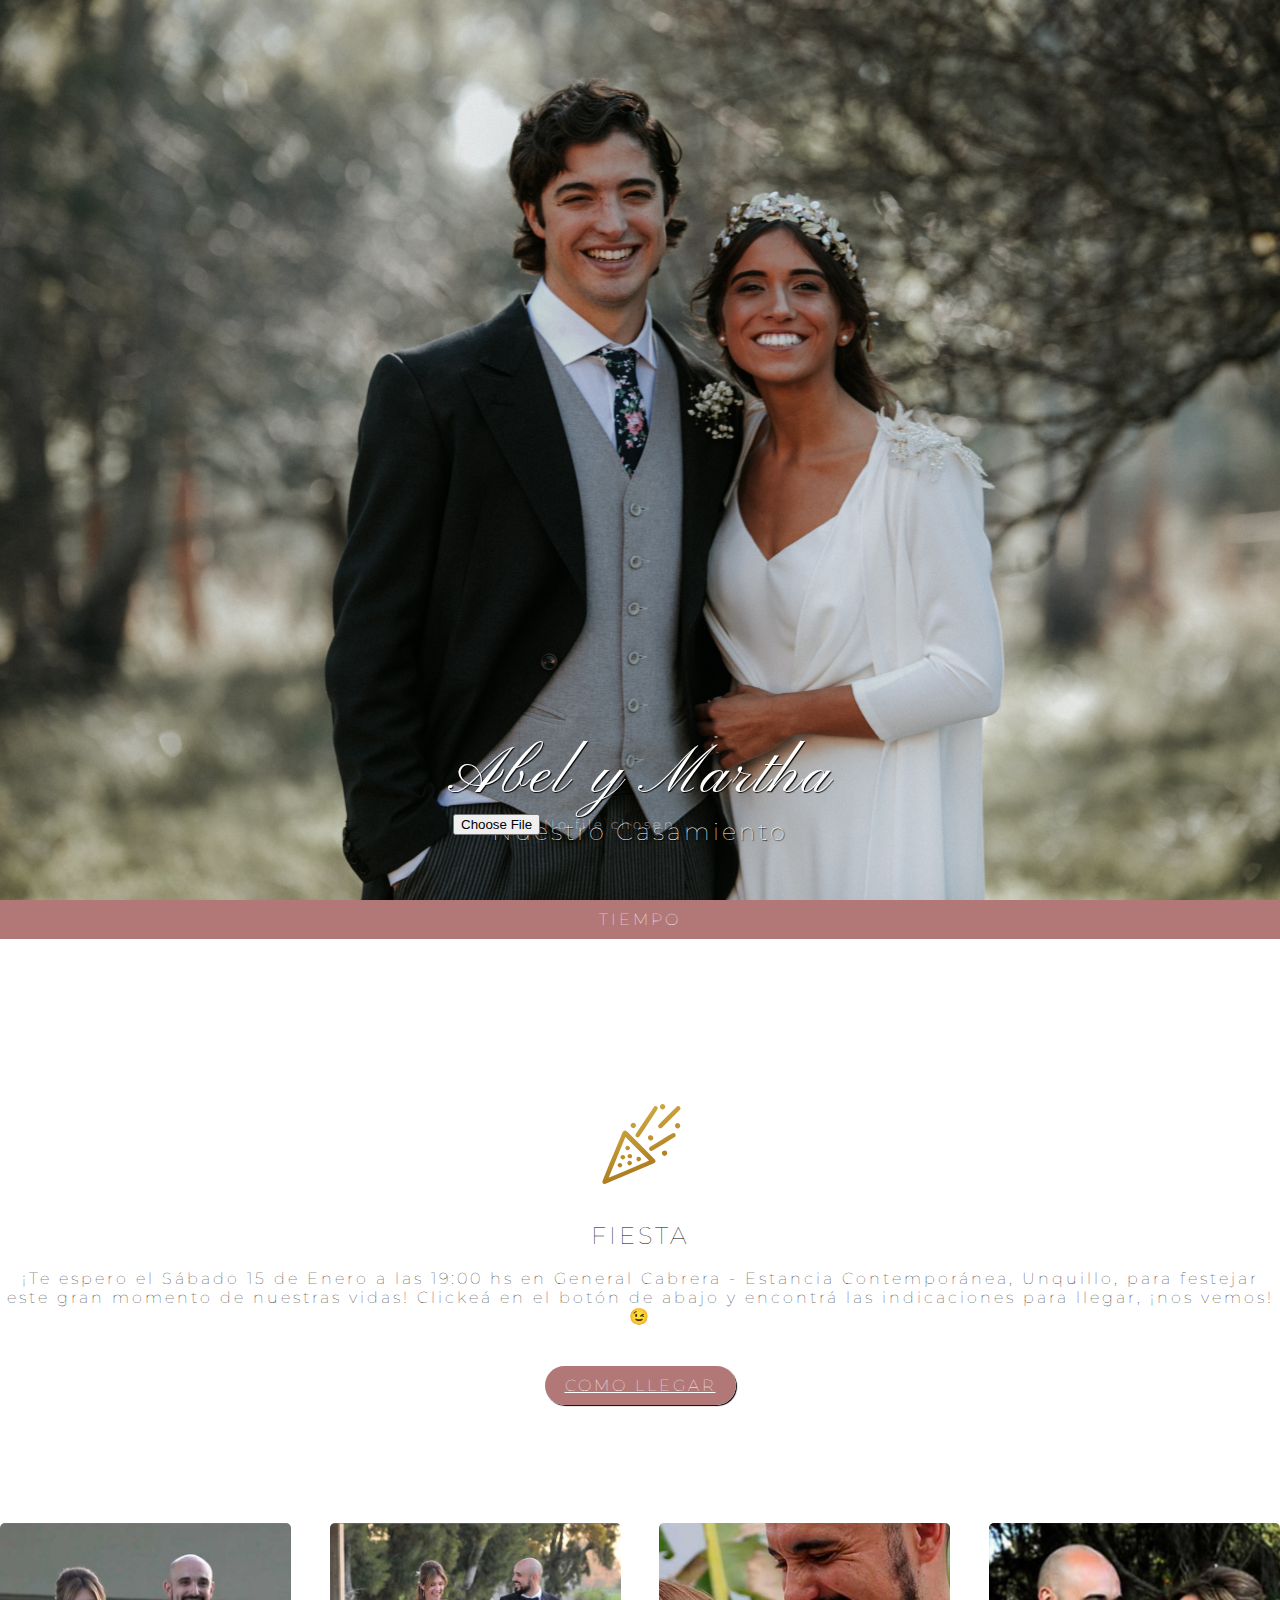
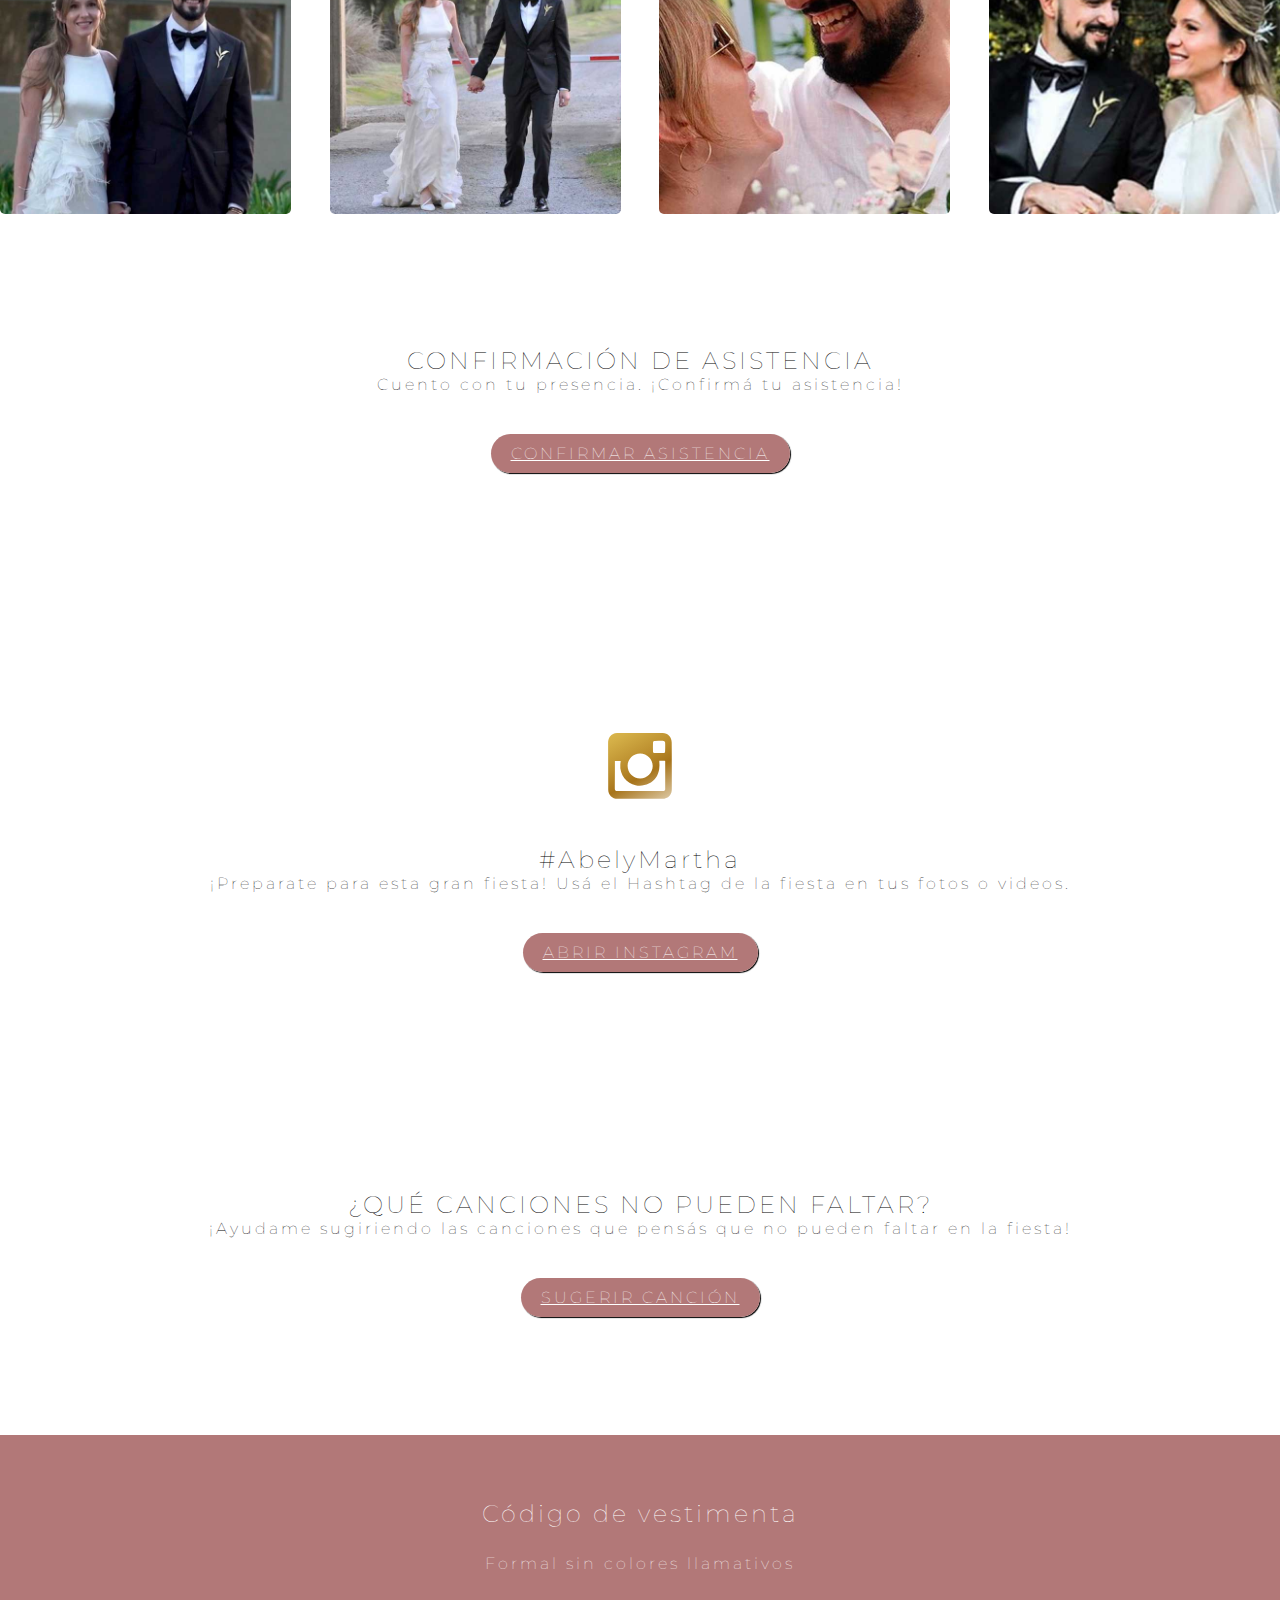
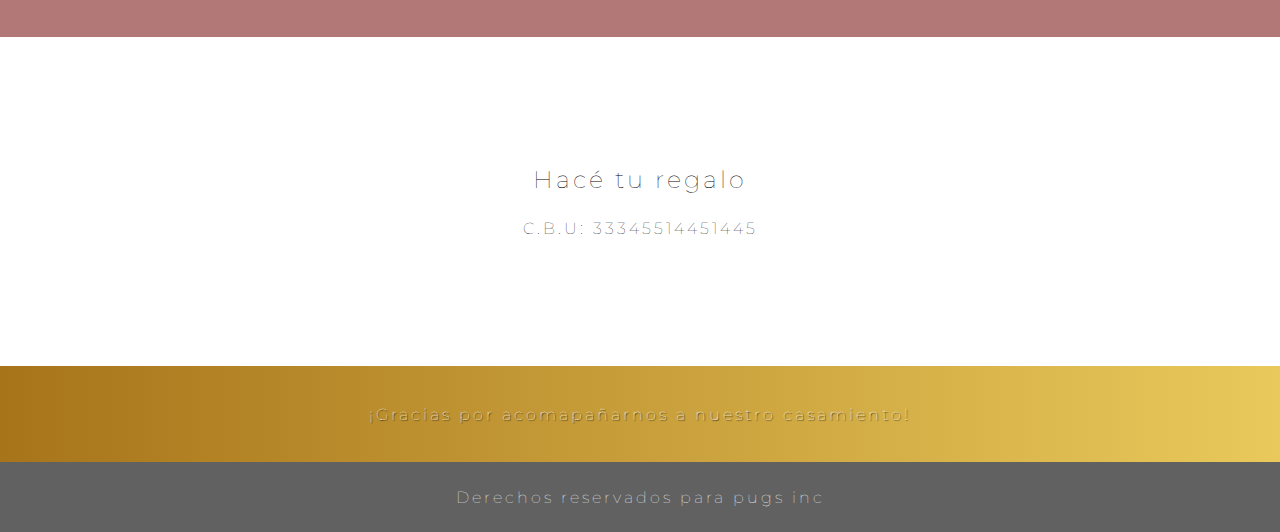
==== trabajos/abel/abel.html @ 1520248c "primer" ====
<!DOCTYPE html>
<html lang="es">
<head>
    <meta charset="UTF-8">
    <meta http-equiv="X-UA-Compatible" content="IE=edge">
    <meta name="viewport" content="width=device-width, user-scalable=no">
    <link rel="stylesheet" href="estilos6.css">
    <link rel="stylesheet" href="https://cdn.jsdelivr.net/npm/bootstrap@4.6.1/dist/css/bootstrap.min.css" integrity="sha384-zCbKRCUGaJDkqS1kPbPd7TveP5iyJE0EjAuZQTgFLD2ylzuqKfdKlfG/eSrtxUkn" crossorigin="anonymous">
    <link rel="stylesheet" href="https://use.fontawesome.com/releases/v5.8.1/css/all.css" integrity="sha384-50oBUHEmvpQ+1lW4y57PTFmhCaXp0ML5d60M1M7uH2+nqUivzIebhndOJK28anvf" crossorigin="anonymous">
    <title>Invitación</title>
</head>
<body>
    <div class="grid">
        <!-- TITULAR -->
        <header>
            <div>
                <h1>Abel y Martha</h1>
                <h2>Nuestro Casamiento</h2>
                <div>
                    <input type="file" accept="image/*" name="image" id="cargarImagen" onchange="loadFile(event)">
                </div>
                <i class="fas fa-chevron-down"></i>
            </div>
        </header>
        <!-- COLOCAR TIEMPO CON CUENTA REGRESIVA -->
        <section id="tiempo">
            <h3>TIEMPO</h3>
            <p id="demo"></p>
        </section>
        <!-- COLOCAR LUGAR Y MENSAJE DE DONDE VA A SER LA FIESTA O CEREMONIA -->
        <section id="fiesta" class="container">
            <img src="imagenes/icono-fiesta.svg" alt="fiesta" width="150px">
            <h2>FIESTA</h2>
            <br>
            <p id="mensaje">¡Te espero el Sábado 15 de Enero a las 19:00 hs en General Cabrera - Estancia Contemporánea, Unquillo, para festejar este gran momento de nuestras vidas! Clickeá en el botón de abajo y encontrá las indicaciones para llegar, ¡nos vemos!😉</p>
            <a href="https://www.google.com.ar/maps/place/Gral.+Cabrera,+C%C3%B3rdoba/@-32.8080875,-63.8864226,14z/data=!3m1!4b1!4m5!3m4!1s0x95cdc38558a81b7f:0x6fec17486bb50aee!8m2!3d-32.8109998!4d-63.8707607" target="blanck" class="botones">Como llegar</a>
        </section>
        <!-- COLOCAR FOTOS PARA LA GALERIA -->
        <section id="galeria">
            <div class="grid2 medio container">
                <div class="foto foto1">
                    <img src="imagenes/1.jpg" alt="">
                </div>
                <div class="foto foto2">
                    <img src="imagenes/2.jpg" alt="">
                </div>
                <div class="foto foto3">
                    <img src="imagenes/3.jpg" alt="">
                </div>
                <div class="foto foto4">
                    <img src="imagenes/4.jpg" alt="">
                </div>
            </div>
        </section>
        <!-- COLOCAR DOCUMENTO GOOGLE DOCS PARA LA CONFIRMACION DE LA ASISTENCIA -->
        <section id="confirmacion">
            <h2>CONFIRMACIÓN DE ASISTENCIA</h2>
            <p>Cuento con tu presencia. ¡Confirmá tu asistencia!</p>
            <a href="https://docs.google.com/forms/d/e/1FAIpQLSc0m-lnDDqickeBAXECVBALCFNk5qaYNl2hENX8xNLYuotpCQ/viewform?embedded=true" class="botones" target="blanck">Confirmar Asistencia</a>
        </section>
        <!-- COLOCAR CUENTA DE INSTAGRAM MEDIANTE # PARA QUE PUEDAN SUBIR LAS FOTOS Y EL LINK PARA VERLAS -->
        <section id="instagram">
            <div>
                <img src="imagenes/instagram.svg" alt="" width="150px">
                <h2>#AbelyMartha</h2>
                <p>¡Preparate para esta gran fiesta! Usá el Hashtag de la fiesta en tus fotos o videos.</p>
                <a href="" class="botones">Abrir Instagram</a>
            </div>
        </section>
        <!-- COLOCAR GOOGLE DOCS PARA QUE DIGAN QUE CANCIONES TIENE QUE TENER LA FIESTA -->
        <section id="canciones">
            <h2>¿QUÉ CANCIONES NO PUEDEN FALTAR?</h2>
            <p>¡Ayudame sugiriendo las canciones que pensás que no pueden faltar en la fiesta!</p>
            <a href="https://docs.google.com/forms/d/e/1FAIpQLSedxQ_jyhz7dnG8cIvIWwThKH4c6IIbafaLLwngyLwAV2k02w/viewform?embedded=true" class="botones"target="blanck">Sugerir Canción</a>
        </section>
        <!-- COLOCAR EL CODIGO DE VESTIMENTA -->
        <section id="codigo">
            <h2>Código de vestimenta</h2>
            <i class="fas fa-user-tie"></i>
            <p>Formal sin colores llamativos</p>
        </section>
        <!-- COLOCAR EL CBU PARA LOS REGALOS -->
        <section id="regalo">
            <h2>Hacé tu regalo</h2>
            <i class="fas fa-gift"></i>
            <p>C.B.U: 33345514451445</p>
        </section>
        <!-- COLOCAR AGRADECIMIENTOS -->
        <section id="gracias">
            <h4>¡Gracias por acomapañarnos a nuestro casamiento!</h4>
        </section>
        <section id="modificar">
            <!-- <input type="file" accept="image/*" name="image" id="cargarImagen" onchange="loadFile(event)"> -->
        </section>
        <footer>
            Derechos reservados para pugs inc
        </footer>
    </div>












    <script>
        // Set the date we're counting down to
        var countDownDate = new Date("Jan 15, 2022 12:13:25").getTime();
        
        // Update the count down every 1 second
        var x = setInterval(function() {
        
          // Get today's date and time
          var now = new Date().getTime();
        
          // Find the distance between now and the count down date
          var distance = countDownDate - now;
        
          // Time calculations for days, hours, minutes and seconds
          var days = Math.floor(distance / (1000 * 60 * 60 * 24));
          var hours = Math.floor((distance % (1000 * 60 * 60 * 24)) / (1000 * 60 * 60));
          var minutes = Math.floor((distance % (1000 * 60 * 60)) / (1000 * 60));
          var seconds = Math.floor((distance % (1000 * 60)) / 1000);
        
          // Display the result in the element with id="demo"
          document.getElementById("demo").innerHTML = days + "d " + hours + "h "
          + minutes + "m " + seconds + "s ";
        
          // If the count down is finished, write some text
          if (distance < 0) {
            clearInterval(x);
            document.getElementById("demo").innerHTML = "¡Evento Finalizado!";
          }
        }, 1000);
        </script>
    <script src="https://cdn.jsdelivr.net/npm/jquery@3.5.1/dist/jquery.slim.min.js" integrity="sha384-DfXdz2htPH0lsSSs5nCTpuj/zy4C+OGpamoFVy38MVBnE+IbbVYUew+OrCXaRkfj" crossorigin="anonymous"></script>
    <script src="https://cdn.jsdelivr.net/npm/bootstrap@4.6.1/dist/js/bootstrap.bundle.min.js" integrity="sha384-fQybjgWLrvvRgtW6bFlB7jaZrFsaBXjsOMm/tB9LTS58ONXgqbR9W8oWht/amnpF" crossorigin="anonymous"></script>
    <script src="script.js"></script>
</body>
</html>
---- trabajos/abel/estilos6.css ----
/* @import url('https://fonts.googleapis.com/css2?family=Poppins&display=swap'); */
@import url('https://fonts.googleapis.com/css2?family=Montserrat:wght@200;300;400&display=swap');
@import url('https://fonts.googleapis.com/css2?family=Montserrat:wght@200;300;400&family=Pinyon+Script&display=swap');
*{
    margin: 0;
    padding: 0;
    box-sizing: border-box;
    text-align: center;
    letter-spacing: 3px;
    /* font-family: 'Poppins', sans-serif; */
    font-family: 'Montserrat', sans-serif;
    font-weight: lighter;
    
}

/* Etiquetas */
h3{
    font-family: 'Montserrat', sans-serif;
    font-size: calc(1em+1vw);
}
h2{
    font-size: calc(2em+2vw);
}

/* clases en general */
.grid{
    display: grid;
}
.grid2{
    display: grid;
    grid-template-areas:    "foto1 foto2"
                            "foto3 foto4";
    grid-row-gap: 3%;
    grid-column-gap: 3%;
}
.row{
    padding-right: 0;
}
.botones{
    background: #b27878;
    padding: 10px 20px 10px 20px;
    color: white;
    border-radius: 24px;
    box-shadow: 1px 1px 1px black;
    font-size: calc(1rem+1wv);
    transition: all 1s;
    font-weight: lighter;
    text-transform: uppercase;
}
.botones:hover{
    text-decoration: none;
    color: #b27878;
    background: white;
    transform:scale(1.2,1.2);
    border: 0.2px solid #b27878;
}
.foto img{
    border-radius: 5px;
    width: 100%;
    margin: auto;
}

.foto{
    width: 100%;
    transition: all 1s;
    z-index: 0;

}
.foto1{
    grid-area: foto1;
    justify-self: right;
}
.foto2{
    grid-area: foto2;
    justify-self: left;
}
.foto3{
    grid-area: foto3;
    justify-self: right;
}
.foto4{
    grid-area: foto4;
    justify-self: left;
}
.foto:hover{
    transform: scale(1.4,1.4);
    z-index: 1;
}
.medio{
    justify-content: center;
}


/* Seccion header */
header{
    background: url(imagenes/casamiento4.jpg) no-repeat center center fixed;
-webkit-background-size: cover;
-moz-background-size: cover;
-o-background-size: cover;
background-size: cover;
    height: 100vh;
}
header div{
    position: absolute;
    left: 50%;
    bottom: 0%;
    transform: translate(-50%, -50%);
    margin: 0 auto;
    color: white;
    text-shadow: 1px 1px 1px black;
}
header div h1{
    font-size: 4rem;
    text-shadow: 1px 1px 1px black;
    /* font-family: 'Montserrat', sans-serif; */
    font-family: 'Pinyon Script', cursive;
}

header div i{
    font-size: 2rem;
    animation-name: flecha;
    animation-duration: 2s;
    animation-iteration-count: infinite;
}
@keyframes flecha{
    0%{
        transform: translateY(0);
        opacity: 0;
    }
    20%{
        opacity: 1;
    }
    80%{
        opacity: 1;
    }
    100%{
        opacity: 0;
        transform: translateY(80px);
    }
}


/* Seccion Tiempo */
#tiempo{
    grid-template-columns: 1fr;
    background: #b27878;
    color: white;
    letter-spacing: 3px;
    padding:10px 0 10px 0;
}
#tiempo h3{
    font-size: 1rem;
}
#tiempo p{
    letter-spacing: 3px;
    font-size: 1.5rem;
    font-weight: lighter;
}

/* Seccion Fiesta */
#fiesta{
    grid-template-columns: 1fr;
    margin-top: 25%;
}
#fiesta p{
    margin-bottom: 50px;
}

/* Seccion Galeria */
#galeria{
    grid-template-columns: 1fr;
    margin-top: 25%;
}
/* Seccion Confirmacion */
#confirmacion{
    grid-template-columns: 1fr;
    margin-top: 25%;
}
#confirmacion p{
    margin-bottom: 50px;
}

/* Seccion Instagram */
#instagram{
    grid-template-columns: 1fr;
    margin-top: 25%;
    background: url(imagenes/fondo.jpg);
    background-attachment: fixed;
    background-repeat: no-repeat;
    background-size: cover;
    
}
#instagram div{
    padding: 100px 0 100px 0;
}
#instagram p{
    margin-bottom: 50px;
}

/* Seccion Cancion */
#canciones{
    grid-template-columns: 1fr;
    margin-top: 25%;
}
#canciones p{
    margin-bottom: 50px;
}
/* Seccion codigo */
#codigo{
    grid-template-columns: 1fr;
    margin: 10% 0 0 0;
    background:#81e0ac;
    background: #b27878;
    padding: 5% 0 5% 0;
    color: white;
}
#codigo h2{
    margin-bottom: 2%;
}
#codigo i{
    font-size: 50px;
    margin-bottom: 2%;
}

/* Seccion regalo */
#regalo{
    grid-template-columns: 1fr;
    margin: 10% 0 10% 0;
}
#regalo h2{
    margin-bottom: 2%;
}
#regalo i{
    font-size: 50px;
    margin-bottom: 2%;
}
/* Seccion Gracias */
#gracias{
    grid-template-columns: 1fr;
    background-image: linear-gradient(to right, #a7741a, #e9c95b);
    padding: 3% 0 3% 0;
    color: white;
    text-shadow: 1px 1px 1px black;
}
#gracias h4{
    font-size: 1rem!important;
}

/* Footer */
footer{
    background: #616161;
    color: white;
    padding: 2% 0;
}
@media (min-width:480px){
    .foto{
        justify-self: center;
    }
    .grid2{
        grid-template-areas: "foto1 foto2 foto3 foto4";

    }
    

}


@media (min-width:720px){
    #fiesta,#instagram,#galeria,#confirmacion,#canciones{
        margin-top: 10%;
    }
    #gracias{
        margin-top: 0;
    }
}
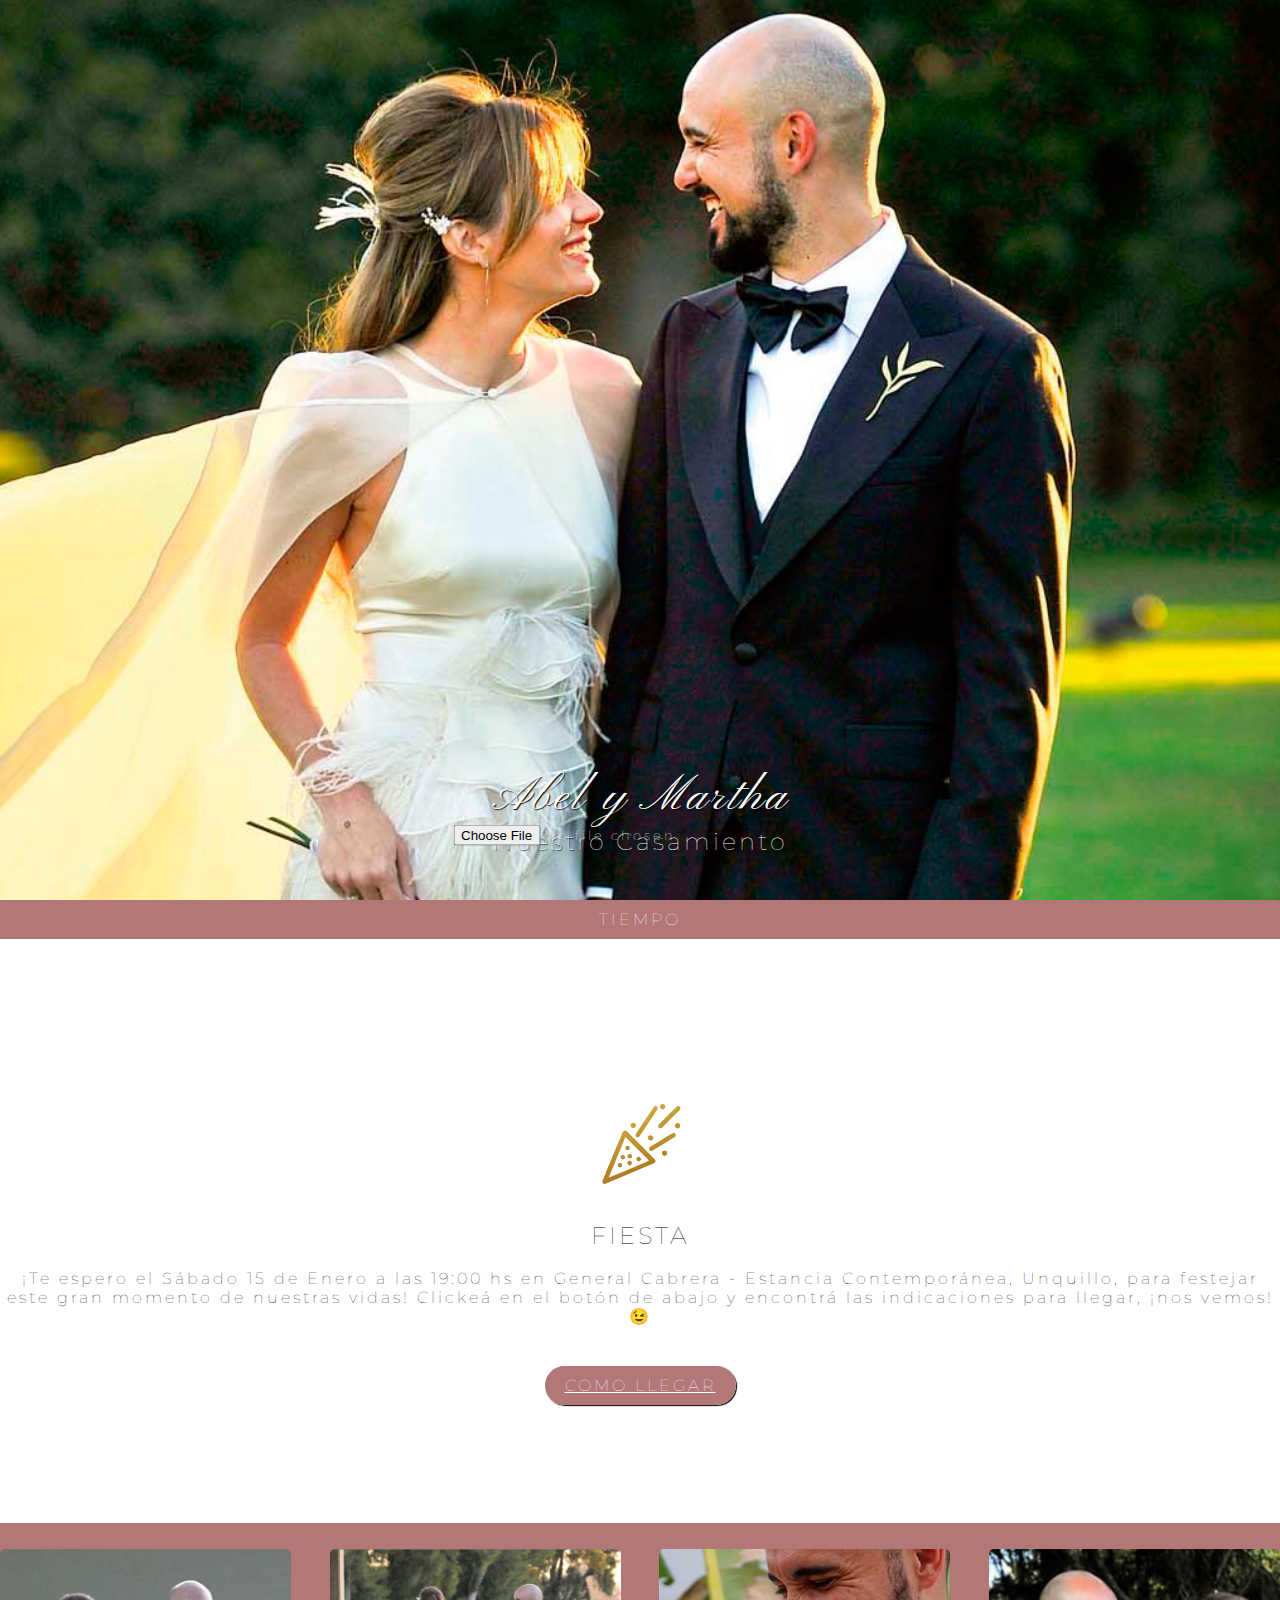
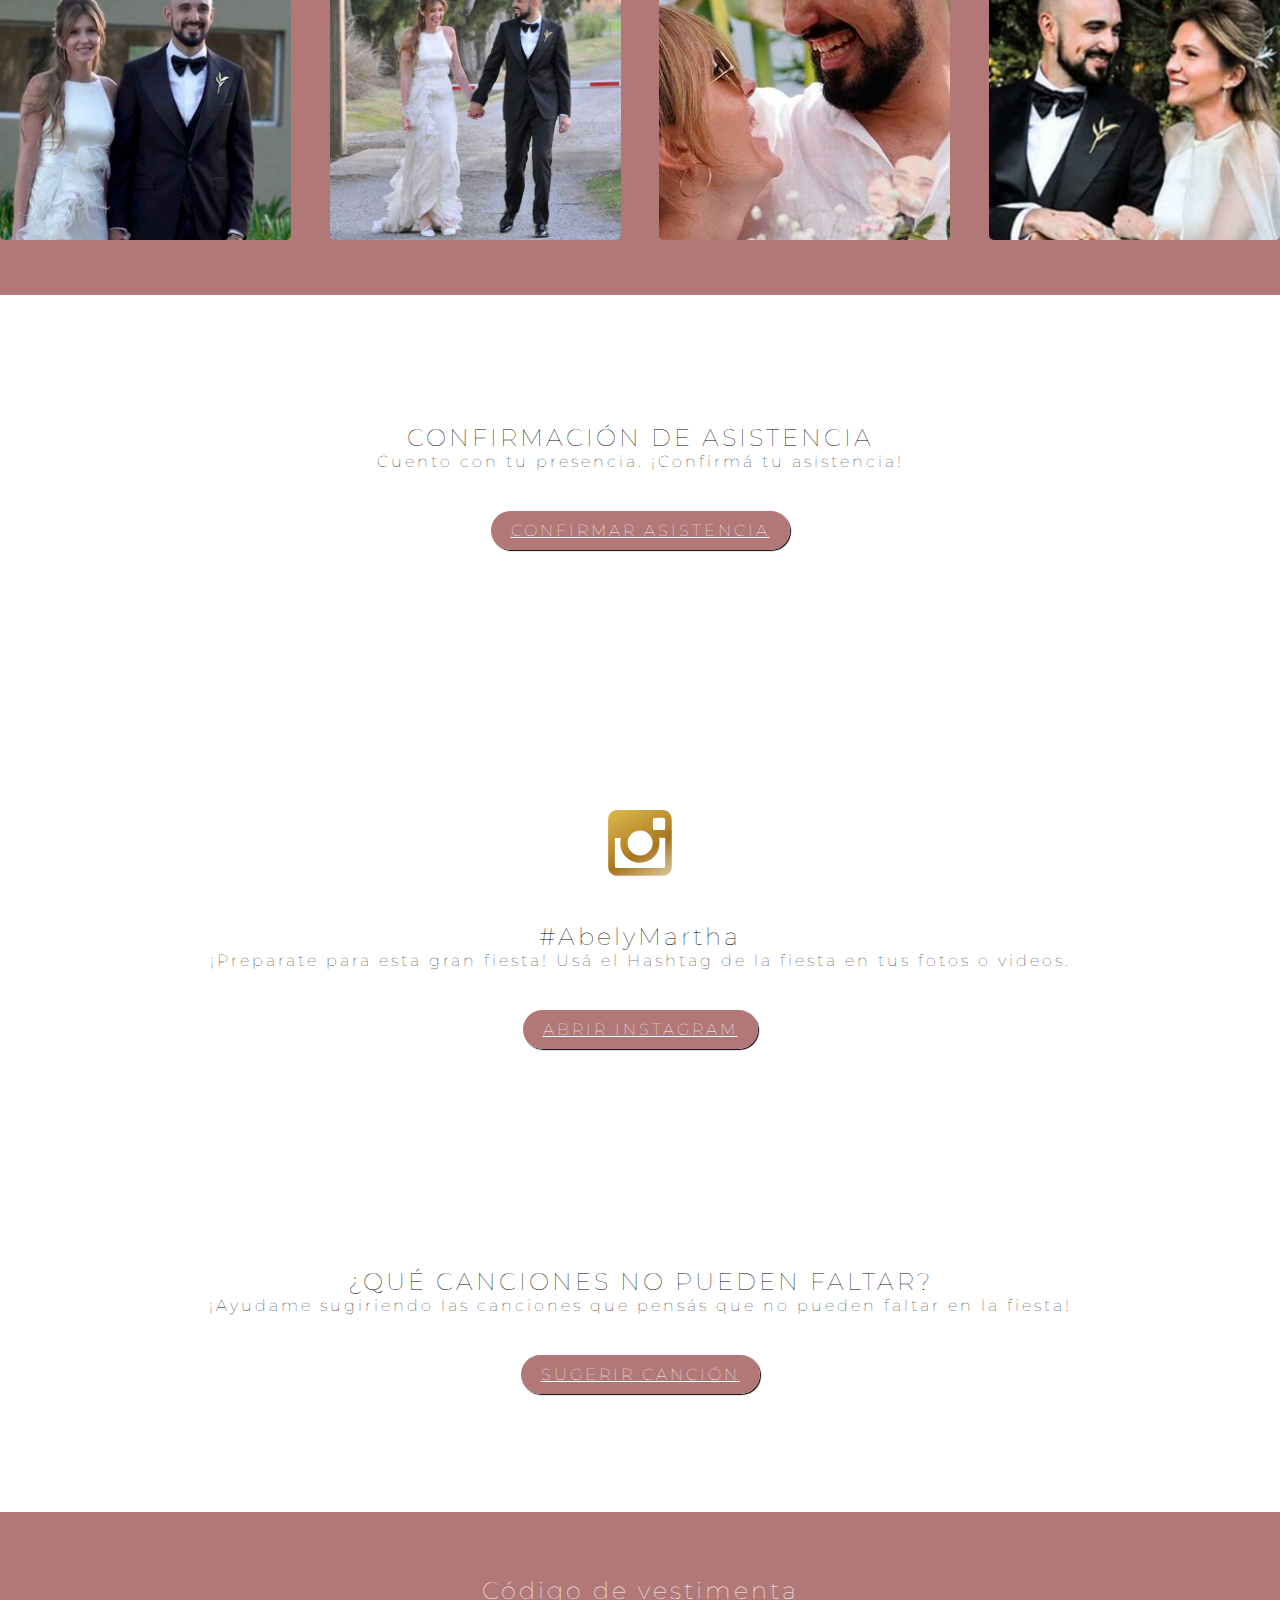
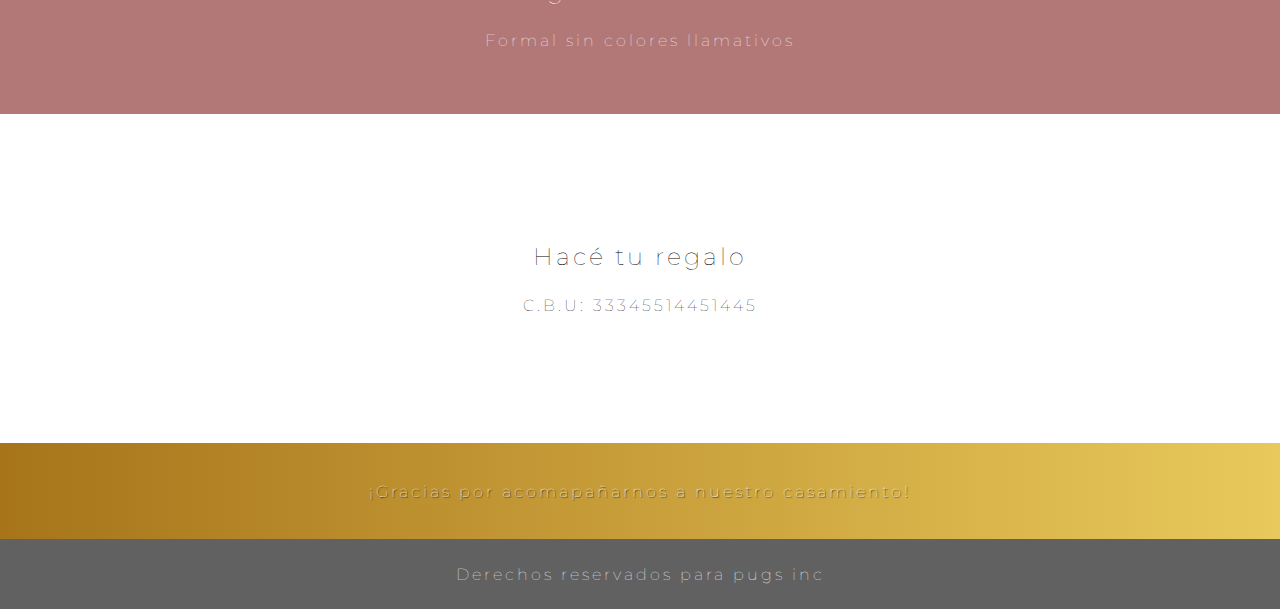
==== commit 9bd81db6: "nueva actualizacion abel" ====
--- a/trabajos/abel/abel.html
+++ b/trabajos/abel/abel.html
@@ -52,6 +52,8 @@
                 </div>
             </div>
         </section>
+
+        <!---->
         <!-- COLOCAR DOCUMENTO GOOGLE DOCS PARA LA CONFIRMACION DE LA ASISTENCIA -->
         <section id="confirmacion">
             <h2>CONFIRMACIÓN DE ASISTENCIA</h2>
--- a/trabajos/abel/estilos6.css
+++ b/trabajos/abel/estilos6.css
@@ -93,7 +93,7 @@
 
 /* Seccion header */
 header{
-    background: url(imagenes/casamiento4.jpg) no-repeat center center fixed;
+    background: url(imagenes/abelFoto.png) no-repeat center center fixed;
 -webkit-background-size: cover;
 -moz-background-size: cover;
 -o-background-size: cover;
@@ -110,7 +110,7 @@
     text-shadow: 1px 1px 1px black;
 }
 header div h1{
-    font-size: 4rem;
+    font-size: 3rem;
     text-shadow: 1px 1px 1px black;
     /* font-family: 'Montserrat', sans-serif; */
     font-family: 'Pinyon Script', cursive;
@@ -170,6 +170,8 @@
 #galeria{
     grid-template-columns: 1fr;
     margin-top: 25%;
+    padding: 2% 0% 4% 0%;
+    background-color: #b27878;
 }
 /* Seccion Confirmacion */
 #confirmacion{
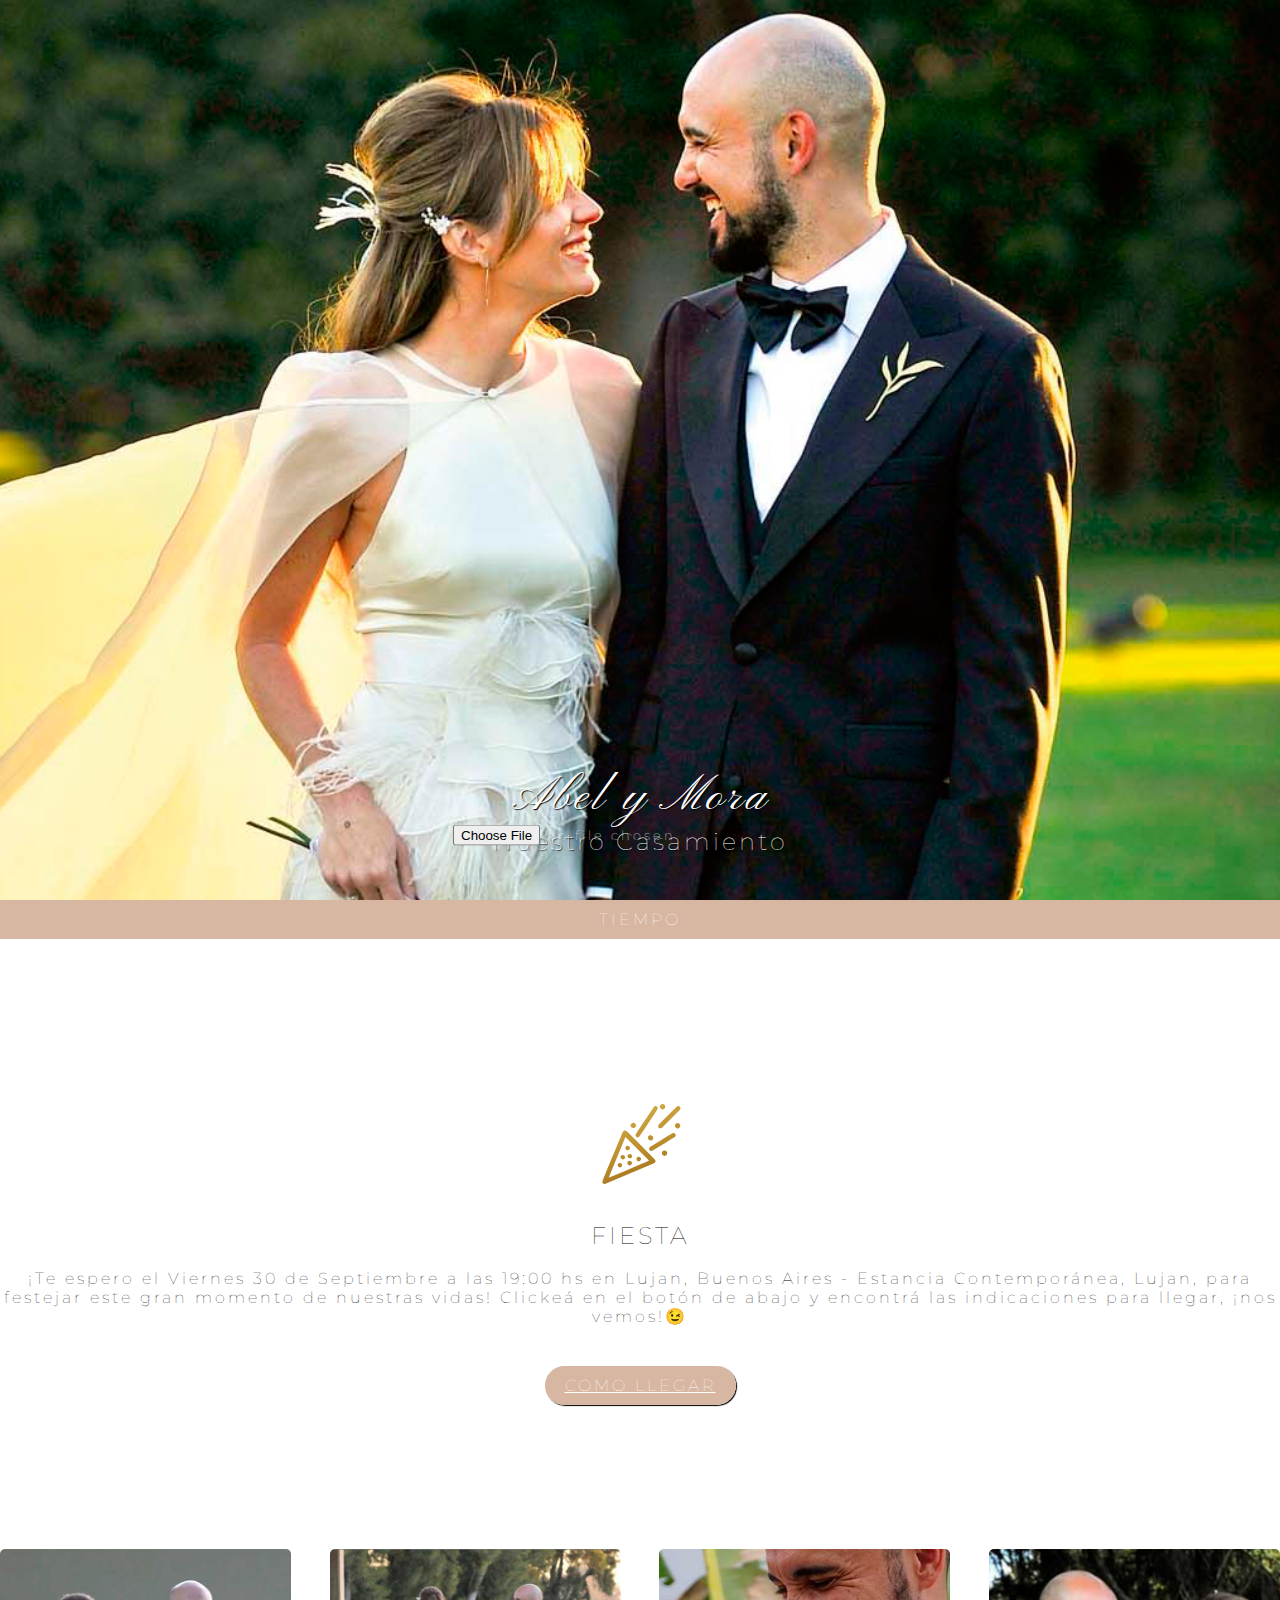
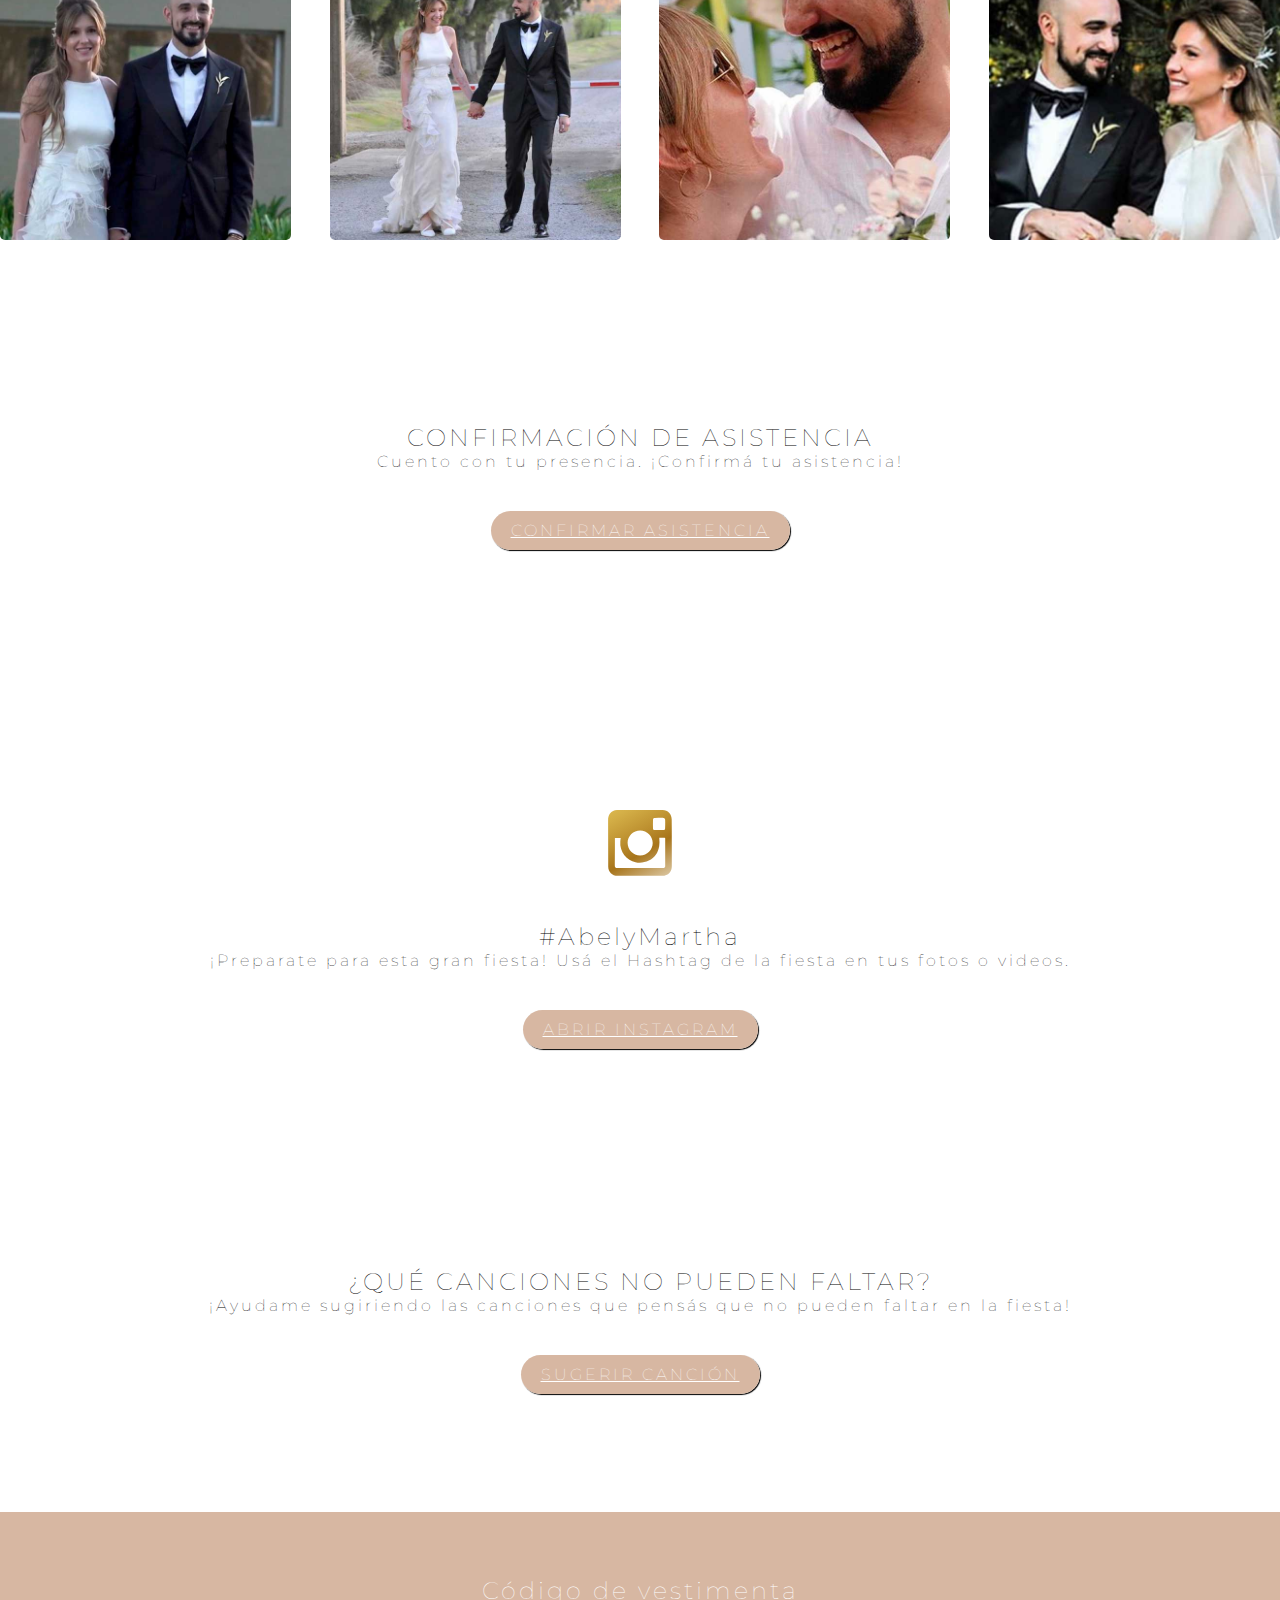
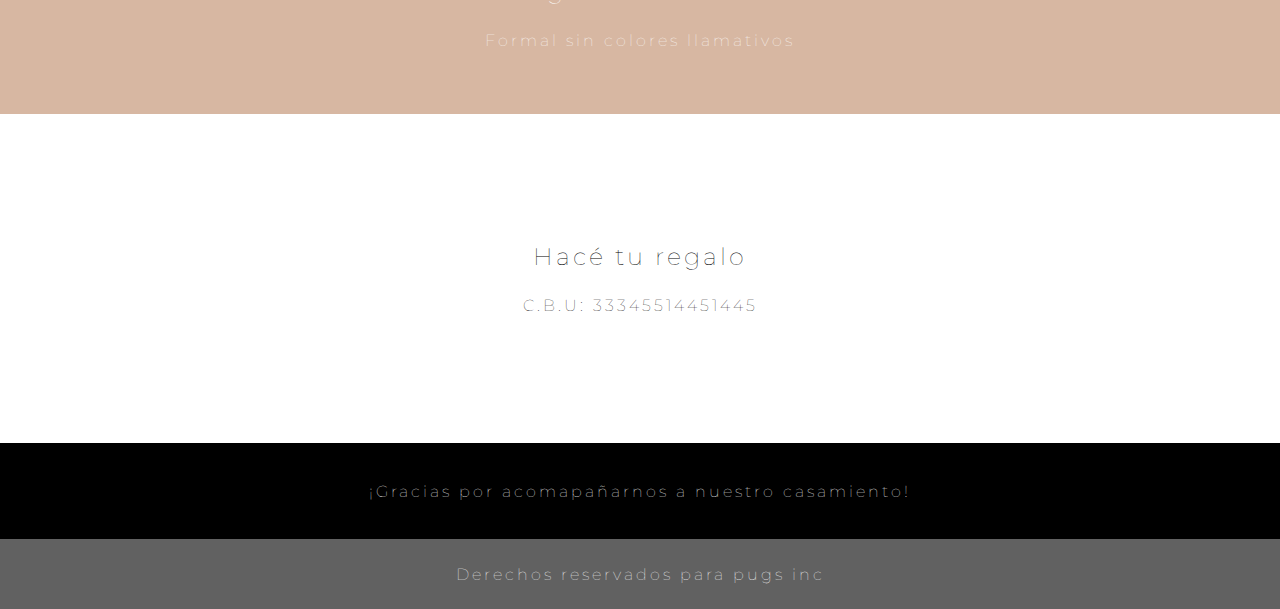
==== commit 8a3bf9c7: "actualizacion colores" ====
--- a/trabajos/abel/abel.html
+++ b/trabajos/abel/abel.html
@@ -14,7 +14,7 @@
         <!-- TITULAR -->
         <header>
             <div>
-                <h1>Abel y Martha</h1>
+                <h1>Abel y Mora</h1>
                 <h2>Nuestro Casamiento</h2>
                 <div>
                     <input type="file" accept="image/*" name="image" id="cargarImagen" onchange="loadFile(event)">
@@ -32,8 +32,8 @@
             <img src="imagenes/icono-fiesta.svg" alt="fiesta" width="150px">
             <h2>FIESTA</h2>
             <br>
-            <p id="mensaje">¡Te espero el Sábado 15 de Enero a las 19:00 hs en General Cabrera - Estancia Contemporánea, Unquillo, para festejar este gran momento de nuestras vidas! Clickeá en el botón de abajo y encontrá las indicaciones para llegar, ¡nos vemos!😉</p>
-            <a href="https://www.google.com.ar/maps/place/Gral.+Cabrera,+C%C3%B3rdoba/@-32.8080875,-63.8864226,14z/data=!3m1!4b1!4m5!3m4!1s0x95cdc38558a81b7f:0x6fec17486bb50aee!8m2!3d-32.8109998!4d-63.8707607" target="blanck" class="botones">Como llegar</a>
+            <p id="mensaje">¡Te espero el Viernes 30 de Septiembre a las 19:00 hs en Lujan, Buenos Aires - Estancia Contemporánea, Lujan, para festejar este gran momento de nuestras vidas! Clickeá en el botón de abajo y encontrá las indicaciones para llegar, ¡nos vemos!😉</p>
+            <a href="https://www.google.com.ar/maps/place/Basilica+de+Luj%C3%A1n+-+Luj%C3%A1n./@-34.5641587,-59.1258822,17z/data=!3m1!4b1!4m5!3m4!1s0x95bc7deea7385433:0xcfc11574d47db937!8m2!3d-34.5641632!4d-59.1213975" target="blanck" class="botones">Como llegar</a>
         </section>
         <!-- COLOCAR FOTOS PARA LA GALERIA -->
         <section id="galeria">
@@ -58,7 +58,7 @@
         <section id="confirmacion">
             <h2>CONFIRMACIÓN DE ASISTENCIA</h2>
             <p>Cuento con tu presencia. ¡Confirmá tu asistencia!</p>
-            <a href="https://docs.google.com/forms/d/e/1FAIpQLSc0m-lnDDqickeBAXECVBALCFNk5qaYNl2hENX8xNLYuotpCQ/viewform?embedded=true" class="botones" target="blanck">Confirmar Asistencia</a>
+            <a href="https://docs.google.com/forms/d/e/1FAIpQLSe6i-4KBOYkb5Ts8L5K_qFSKki-FSgBNroG1GkjNHv79W_DHg/viewform?usp=sf_link" class="botones" target="blanck">Confirmar Asistencia</a>
         </section>
         <!-- COLOCAR CUENTA DE INSTAGRAM MEDIANTE # PARA QUE PUEDAN SUBIR LAS FOTOS Y EL LINK PARA VERLAS -->
         <section id="instagram">
@@ -73,7 +73,7 @@
         <section id="canciones">
             <h2>¿QUÉ CANCIONES NO PUEDEN FALTAR?</h2>
             <p>¡Ayudame sugiriendo las canciones que pensás que no pueden faltar en la fiesta!</p>
-            <a href="https://docs.google.com/forms/d/e/1FAIpQLSedxQ_jyhz7dnG8cIvIWwThKH4c6IIbafaLLwngyLwAV2k02w/viewform?embedded=true" class="botones"target="blanck">Sugerir Canción</a>
+            <a href="https://docs.google.com/forms/d/e/1FAIpQLSeHaI416Ls3-BgIIYPBi3ptbwU6SpUD0I3SL7O5uUg53Vsw2Q/viewform?usp=sf_link" class="botones"target="blanck">Sugerir Canción</a>
         </section>
         <!-- COLOCAR EL CODIGO DE VESTIMENTA -->
         <section id="codigo">
@@ -112,7 +112,7 @@
 
     <script>
         // Set the date we're counting down to
-        var countDownDate = new Date("Jan 15, 2022 12:13:25").getTime();
+        var countDownDate = new Date("Sep 30, 2022 12:13:25").getTime();
         
         // Update the count down every 1 second
         var x = setInterval(function() {
--- a/trabajos/abel/estilos6.css
+++ b/trabajos/abel/estilos6.css
@@ -37,7 +37,8 @@
     padding-right: 0;
 }
 .botones{
-    background: #b27878;
+    /* background: #b27878; */
+    background-color: #d7b7a2;
     padding: 10px 20px 10px 20px;
     color: white;
     border-radius: 24px;
@@ -143,7 +144,8 @@
 /* Seccion Tiempo */
 #tiempo{
     grid-template-columns: 1fr;
-    background: #b27878;
+    /* background: #b27878; */
+    background-color: #d7b7a2;
     color: white;
     letter-spacing: 3px;
     padding:10px 0 10px 0;
@@ -171,7 +173,7 @@
     grid-template-columns: 1fr;
     margin-top: 25%;
     padding: 2% 0% 4% 0%;
-    background-color: #b27878;
+    /* background-color: #b27878; */
 }
 /* Seccion Confirmacion */
 #confirmacion{
@@ -212,7 +214,8 @@
     grid-template-columns: 1fr;
     margin: 10% 0 0 0;
     background:#81e0ac;
-    background: #b27878;
+   /*  background: #b27878; */
+   background-color: #d7b7a2;
     padding: 5% 0 5% 0;
     color: white;
 }
@@ -239,7 +242,8 @@
 /* Seccion Gracias */
 #gracias{
     grid-template-columns: 1fr;
-    background-image: linear-gradient(to right, #a7741a, #e9c95b);
+    /* background-image: linear-gradient(to right, #a7741a, #e9c95b); */
+    background-color: black;
     padding: 3% 0 3% 0;
     color: white;
     text-shadow: 1px 1px 1px black;
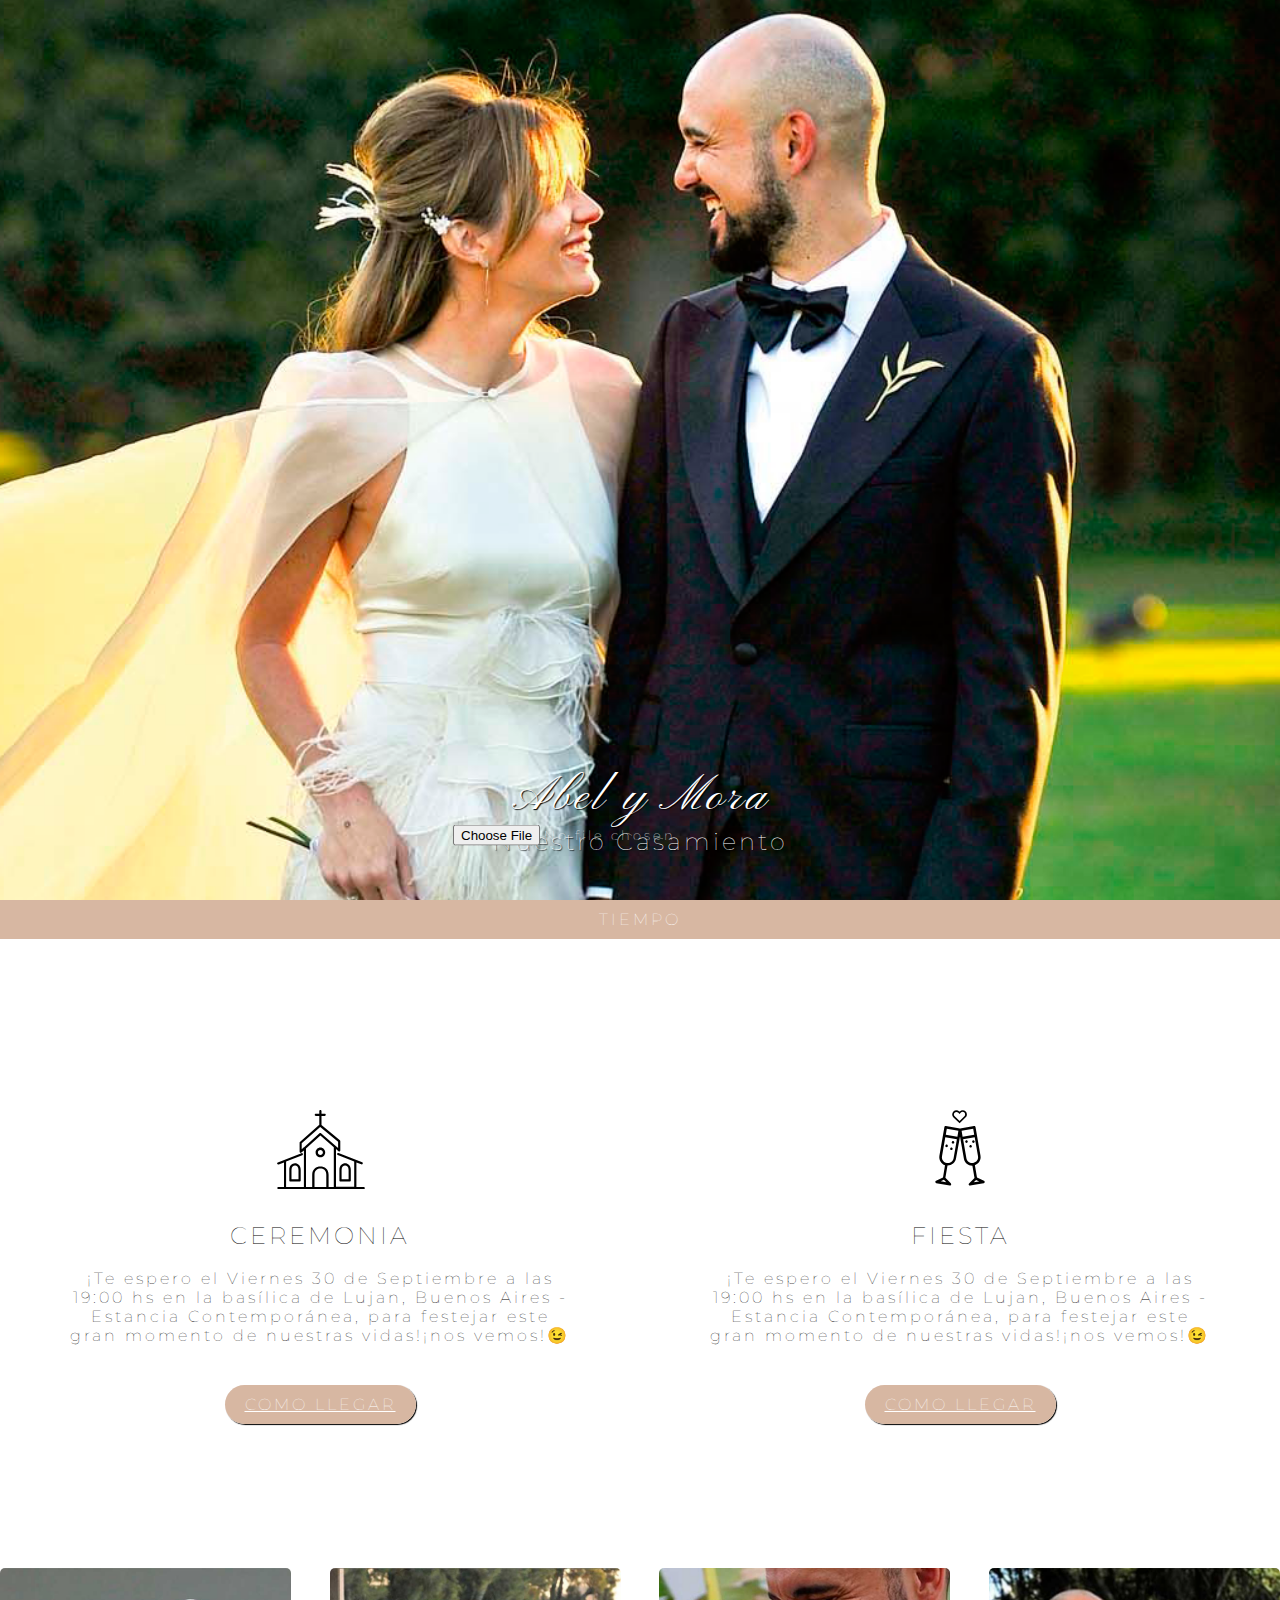
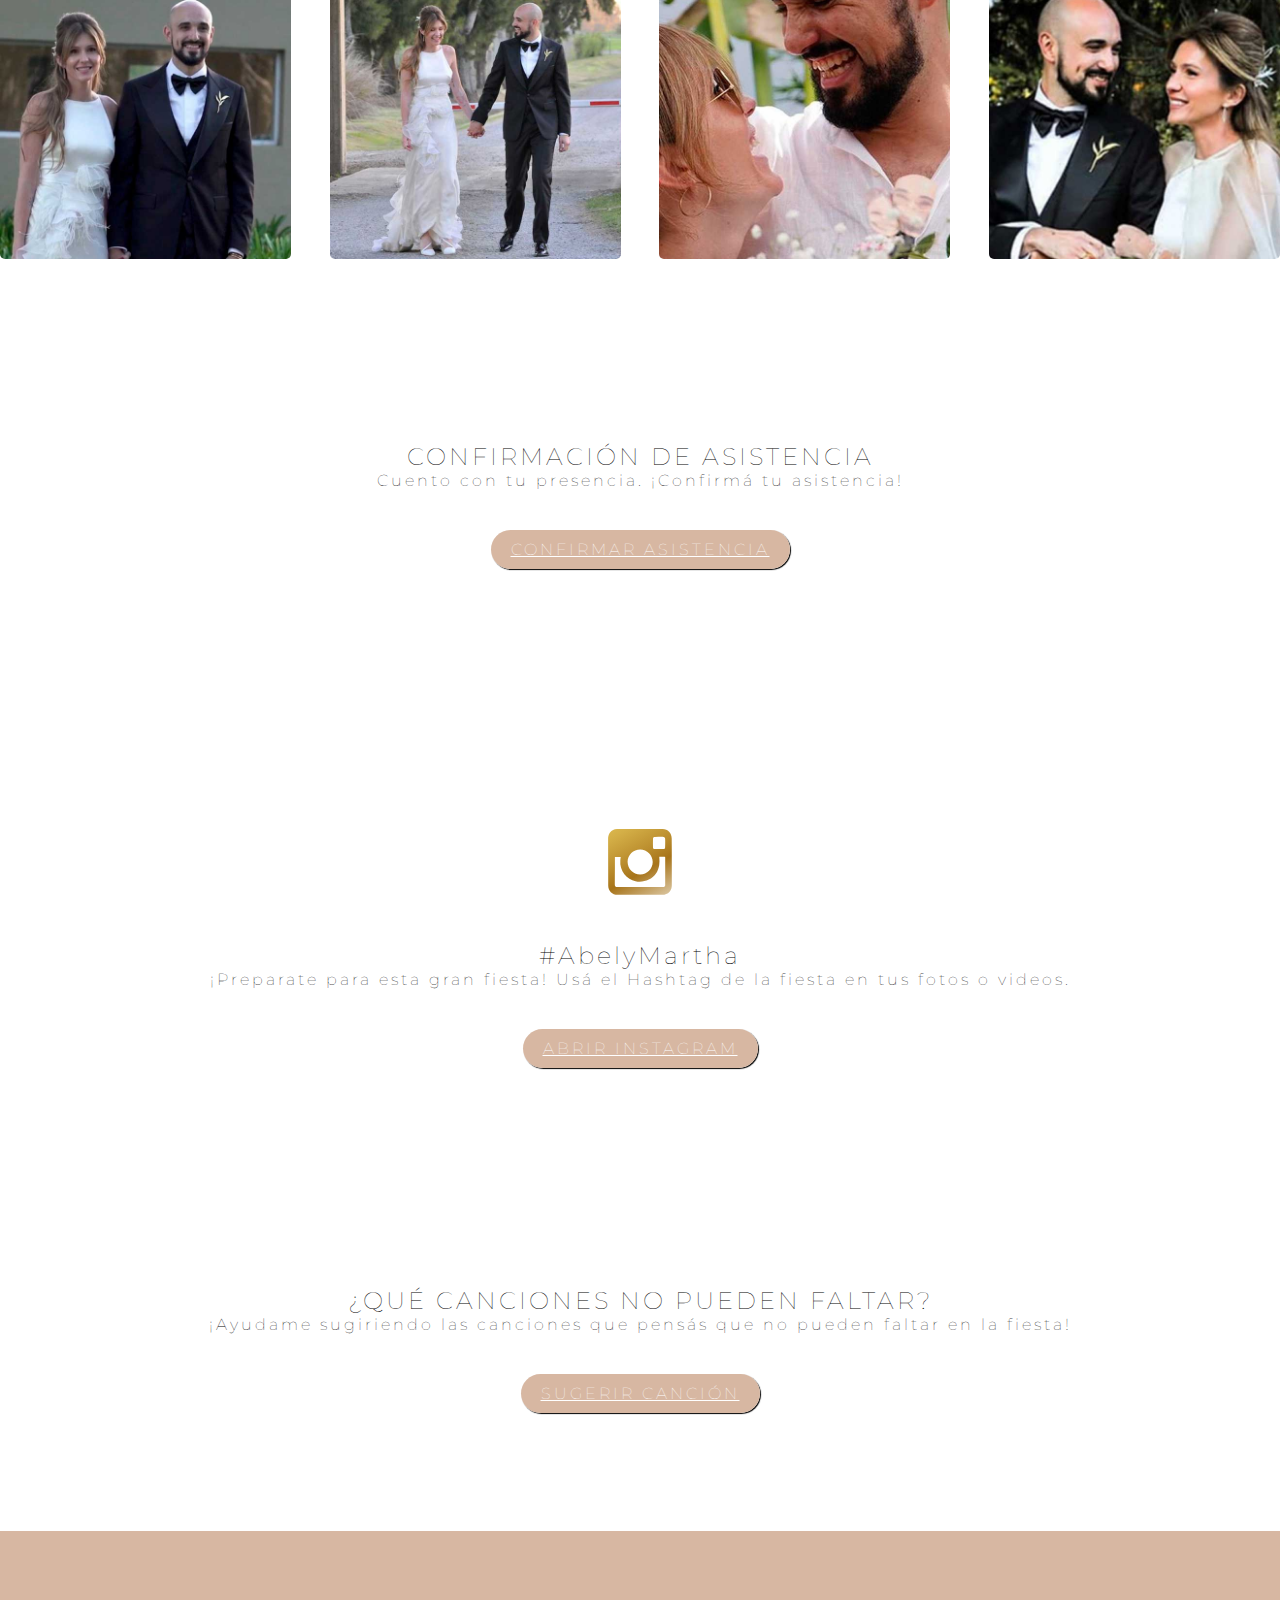
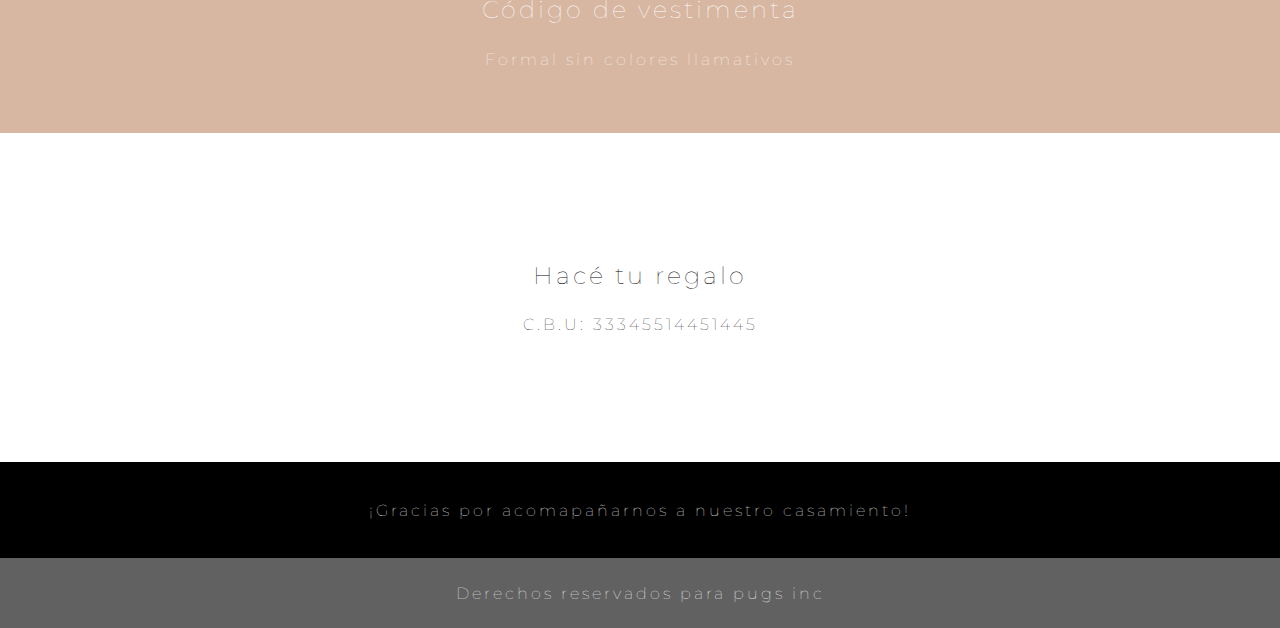
==== commit 3262cb36: "seccion lugar agregada" ====
--- a/trabajos/abel/abel.html
+++ b/trabajos/abel/abel.html
@@ -27,14 +27,27 @@
             <h3>TIEMPO</h3>
             <p id="demo"></p>
         </section>
-        <!-- COLOCAR LUGAR Y MENSAJE DE DONDE VA A SER LA FIESTA O CEREMONIA -->
-        <section id="fiesta" class="container">
-            <img src="imagenes/icono-fiesta.svg" alt="fiesta" width="150px">
-            <h2>FIESTA</h2>
-            <br>
-            <p id="mensaje">¡Te espero el Viernes 30 de Septiembre a las 19:00 hs en Lujan, Buenos Aires - Estancia Contemporánea, Lujan, para festejar este gran momento de nuestras vidas! Clickeá en el botón de abajo y encontrá las indicaciones para llegar, ¡nos vemos!😉</p>
-            <a href="https://www.google.com.ar/maps/place/Basilica+de+Luj%C3%A1n+-+Luj%C3%A1n./@-34.5641587,-59.1258822,17z/data=!3m1!4b1!4m5!3m4!1s0x95bc7deea7385433:0xcfc11574d47db937!8m2!3d-34.5641632!4d-59.1213975" target="blanck" class="botones">Como llegar</a>
+        
+        <!-- COLOCAR LUGAR Y MENSAJE DE DONDE VA A SER LA FIESTA y CEREMONIA -->
+        <section id="lugar">
+            <!-- COLOCAR DONDE VA A SER LA CEREMONIA -->
+            <div id="ceremonia" class="container">
+                <img src="imagenes/ceremonia.svg" alt="ceremonia" width="150px">
+                <h2>CEREMONIA</h2>
+                <br>
+                <p id="mensaje">¡Te espero el Viernes 30 de Septiembre a las 19:00 hs en la basílica de Lujan, Buenos Aires - Estancia Contemporánea, para festejar este gran momento de nuestras vidas!¡nos vemos!😉</p>
+                <a href="https://www.google.com.ar/maps/place/Basilica+de+Luj%C3%A1n+-+Luj%C3%A1n./@-34.5641587,-59.1258822,17z/data=!3m1!4b1!4m5!3m4!1s0x95bc7deea7385433:0xcfc11574d47db937!8m2!3d-34.5641632!4d-59.1213975" target="blanck" class="botones">Como llegar</a>
+            </div>
+            <!-- COLOCAR DONDE VA A SER LA FIESTA -->
+            <div id="fiesta" class="container">
+                <img src="imagenes/fiesta.svg" alt="fiesta" width="150px">
+                <h2>FIESTA</h2>
+                <br>
+                <p id="mensaje">¡Te espero el Viernes 30 de Septiembre a las 19:00 hs en la basílica de Lujan, Buenos Aires - Estancia Contemporánea, para festejar este gran momento de nuestras vidas!¡nos vemos!😉</p>
+                <a href="https://www.google.com.ar/maps/place/Basilica+de+Luj%C3%A1n+-+Luj%C3%A1n./@-34.5641587,-59.1258822,17z/data=!3m1!4b1!4m5!3m4!1s0x95bc7deea7385433:0xcfc11574d47db937!8m2!3d-34.5641632!4d-59.1213975" target="blanck" class="botones">Como llegar</a>
+            </div>
         </section>
+
         <!-- COLOCAR FOTOS PARA LA GALERIA -->
         <section id="galeria">
             <div class="grid2 medio container">
--- a/trabajos/abel/estilos6.css
+++ b/trabajos/abel/estilos6.css
@@ -159,10 +159,13 @@
     font-weight: lighter;
 }
 
-/* Seccion Fiesta */
-#fiesta{
-    grid-template-columns: 1fr;
-    margin-top: 25%;
+/* Seccion Lugar */
+#lugar{
+    grid-template-columns: 1fr;
+    flex-wrap:wrap;
+}
+#ceremonia p{
+    margin-bottom: 50px;
 }
 #fiesta p{
     margin-bottom: 50px;
@@ -272,8 +275,17 @@
 
 
 @media (min-width:720px){
-    #fiesta,#instagram,#galeria,#confirmacion,#canciones{
+    #lugar,#instagram,#galeria,#confirmacion,#canciones{
         margin-top: 10%;
+    }
+    #lugar{
+        display: flex;
+        justify-content: center;
+        align-items: center;
+    }
+    #fiesta, #ceremonia{
+        width: 40%!important;
+        margin: auto;
     }
     #gracias{
         margin-top: 0;
